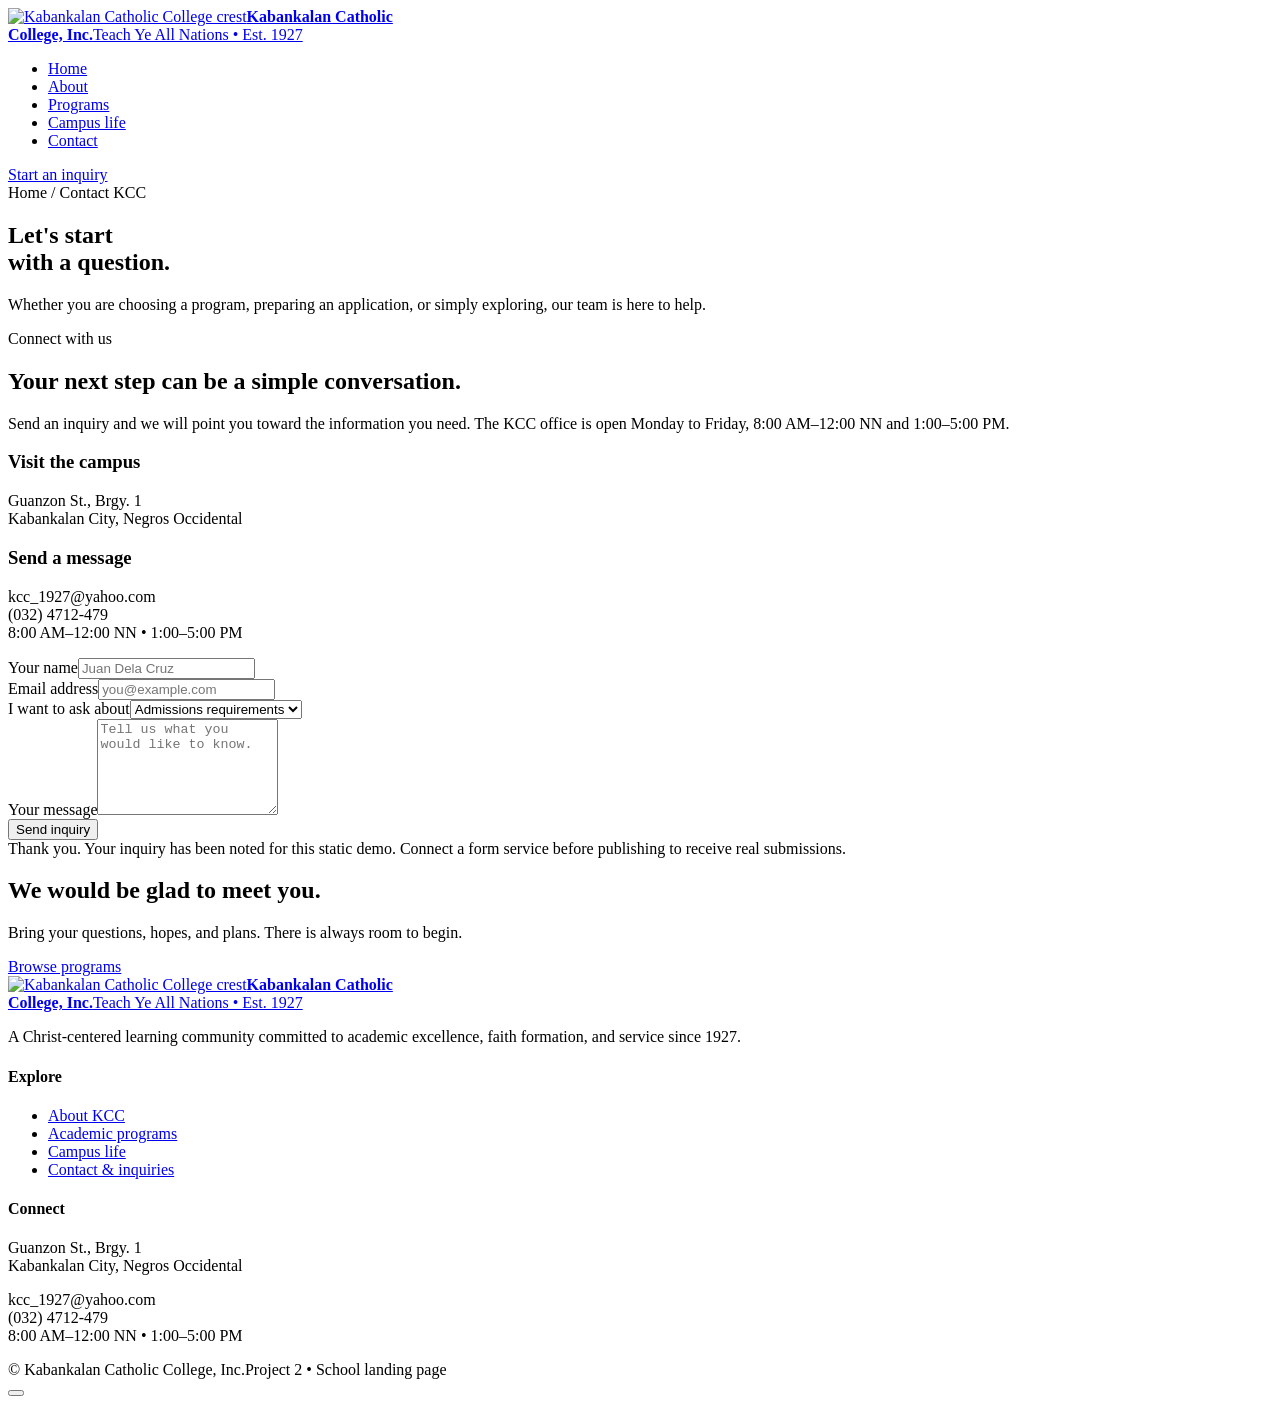
==== contact.html @ c1f735a1 "Upload KCC homepage, about, courses, contact" ====
<!DOCTYPE html>
<html lang="en">
<head><meta charset="utf-8"><meta name="viewport" content="width=device-width, initial-scale=1"><meta name="description" content="Contact Kabankalan Catholic College for admissions questions, program information, and inquiries."><title>Contact KCC | Kabankalan Catholic College</title><link rel="icon" href="assets/img/favicon.png"><link rel="stylesheet" href="assets/vendor/bootstrap/css/bootstrap.min.css"><link rel="stylesheet" href="assets/vendor/bootstrap-icons/bootstrap-icons.css"><link rel="stylesheet" href="assets/css/main.css"></head>
<body>
<header class="header"><div class="container container-xl d-flex align-items-center"><a class="brand" href="index.html"><img class="brand-mark" src="assets/img/kcc/kcc-logo.png" alt="Kabankalan Catholic College crest"><span class="brand-copy"><strong>Kabankalan Catholic<br>College, Inc.</strong><span>Teach Ye All Nations • Est. 1927</span></span></a><nav id="navmenu" class="navmenu ms-auto" aria-label="Primary navigation"><ul><li><a href="index.html">Home</a></li><li><a href="about.html">About</a></li><li><a href="courses.html">Programs</a></li><li><a href="events.html">Campus life</a></li><li><a class="active" href="contact.html">Contact</a></li></ul></nav><a class="btn-primary" href="#inquiry">Start an inquiry <i class="bi bi-arrow-up-right"></i></a><i class="mobile-nav-toggle bi bi-list ms-2" role="button" tabindex="0" aria-label="Open menu" aria-expanded="false"></i></div></header>
<main>
<section class="page-hero"><div class="container container-xl"><div class="breadcrumbs">Home / Contact KCC</div><h1>Let's start<br>with a question.</h1><p>Whether you are choosing a program, preparing an application, or simply exploring, our team is here to help.</p></div></section>
<section class="section" id="inquiry"><div class="container container-xl"><div class="row gy-5"><div class="col-lg-5"><div class="eyebrow-line">Connect with us</div><h2 class="section-title mt-3">Your next step can be a simple conversation.</h2><p class="section-intro">Send an inquiry and we will point you toward the information you need. The KCC office is open Monday to Friday, 8:00 AM–12:00 NN and 1:00–5:00 PM.</p><div class="row g-3 mt-3"><div class="col-sm-6 col-lg-12"><article class="contact-card"><i class="bi bi-geo-alt"></i><h3 class="mt-3">Visit the campus</h3><p class="mb-0">Guanzon St., Brgy. 1<br>Kabankalan City, Negros Occidental</p></article></div><div class="col-sm-6 col-lg-12"><article class="contact-card"><i class="bi bi-envelope"></i><h3 class="mt-3">Send a message</h3><p class="mb-0">kcc_1927@yahoo.com<br>(032) 4712-479<br>8:00 AM–12:00 NN • 1:00–5:00 PM</p></article></div></div></div><div class="col-lg-7"><form class="email-form p-4 p-md-5 border" novalidate><div class="row g-3"><div class="col-md-6"><label class="form-label" for="name">Your name</label><input class="form-control" id="name" name="name" type="text" placeholder="Juan Dela Cruz" required></div><div class="col-md-6"><label class="form-label" for="email">Email address</label><input class="form-control" id="email" name="email" type="email" placeholder="you@example.com" required></div><div class="col-12"><label class="form-label" for="topic">I want to ask about</label><select class="form-control" id="topic" name="topic"><option>Admissions requirements</option><option>Academic programs</option><option>Campus life</option><option>Other inquiry</option></select></div><div class="col-12"><label class="form-label" for="message">Your message</label><textarea class="form-control" id="message" name="message" rows="6" placeholder="Tell us what you would like to know."></textarea></div><div class="col-12"><button class="btn-primary" type="submit">Send inquiry <i class="bi bi-arrow-up-right"></i></button><div class="sent-message">Thank you. Your inquiry has been noted for this static demo. Connect a form service before publishing to receive real submissions.</div></div></div></form></div></div></div></section>
<section class="admissions-band"><div class="container container-xl"><div class="row align-items-center gy-4"><div class="col-lg-8"><h2>We would be glad to meet you.</h2><p>Bring your questions, hopes, and plans. There is always room to begin.</p></div><div class="col-lg-4 text-lg-end"><a class="btn-outline" href="courses.html">Browse programs <i class="bi bi-arrow-right"></i></a></div></div></div></section>
</main>
<footer class="footer"><div class="container container-xl"><div class="row gy-5"><div class="col-lg-5"><a class="brand" href="index.html"><img class="brand-mark" src="assets/img/kcc/kcc-logo.png" alt="Kabankalan Catholic College crest"><span class="brand-copy"><strong>Kabankalan Catholic<br>College, Inc.</strong><span>Teach Ye All Nations • Est. 1927</span></span></a><p class="mt-4 mb-0">A Christ-centered learning community committed to academic excellence, faith formation, and service since 1927.</p></div><div class="col-6 col-lg-3"><h4>Explore</h4><ul><li><a href="about.html">About KCC</a></li><li><a href="courses.html">Academic programs</a></li><li><a href="events.html">Campus life</a></li><li><a href="contact.html">Contact & inquiries</a></li></ul></div><div class="col-6 col-lg-4"><h4>Connect</h4><p class="mb-2">Guanzon St., Brgy. 1<br>Kabankalan City, Negros Occidental</p><p class="mb-3">kcc_1927@yahoo.com<br>(032) 4712-479<br>8:00 AM–12:00 NN • 1:00–5:00 PM</p><div class="social-links"><a href="#" aria-label="Facebook"><i class="bi bi-facebook"></i></a><a href="#" aria-label="Instagram"><i class="bi bi-instagram"></i></a><a href="#" aria-label="Email"><i class="bi bi-envelope"></i></a></div></div></div><div class="footer-bottom d-flex flex-wrap justify-content-between gap-2"><span>© <span data-year></span> Kabankalan Catholic College, Inc.</span><span>Project 2 • School landing page</span></div></div></footer><button class="scroll-top" type="button" aria-label="Back to top"><i class="bi bi-arrow-up"></i></button><script src="assets/js/main.js"></script>
</body></html>
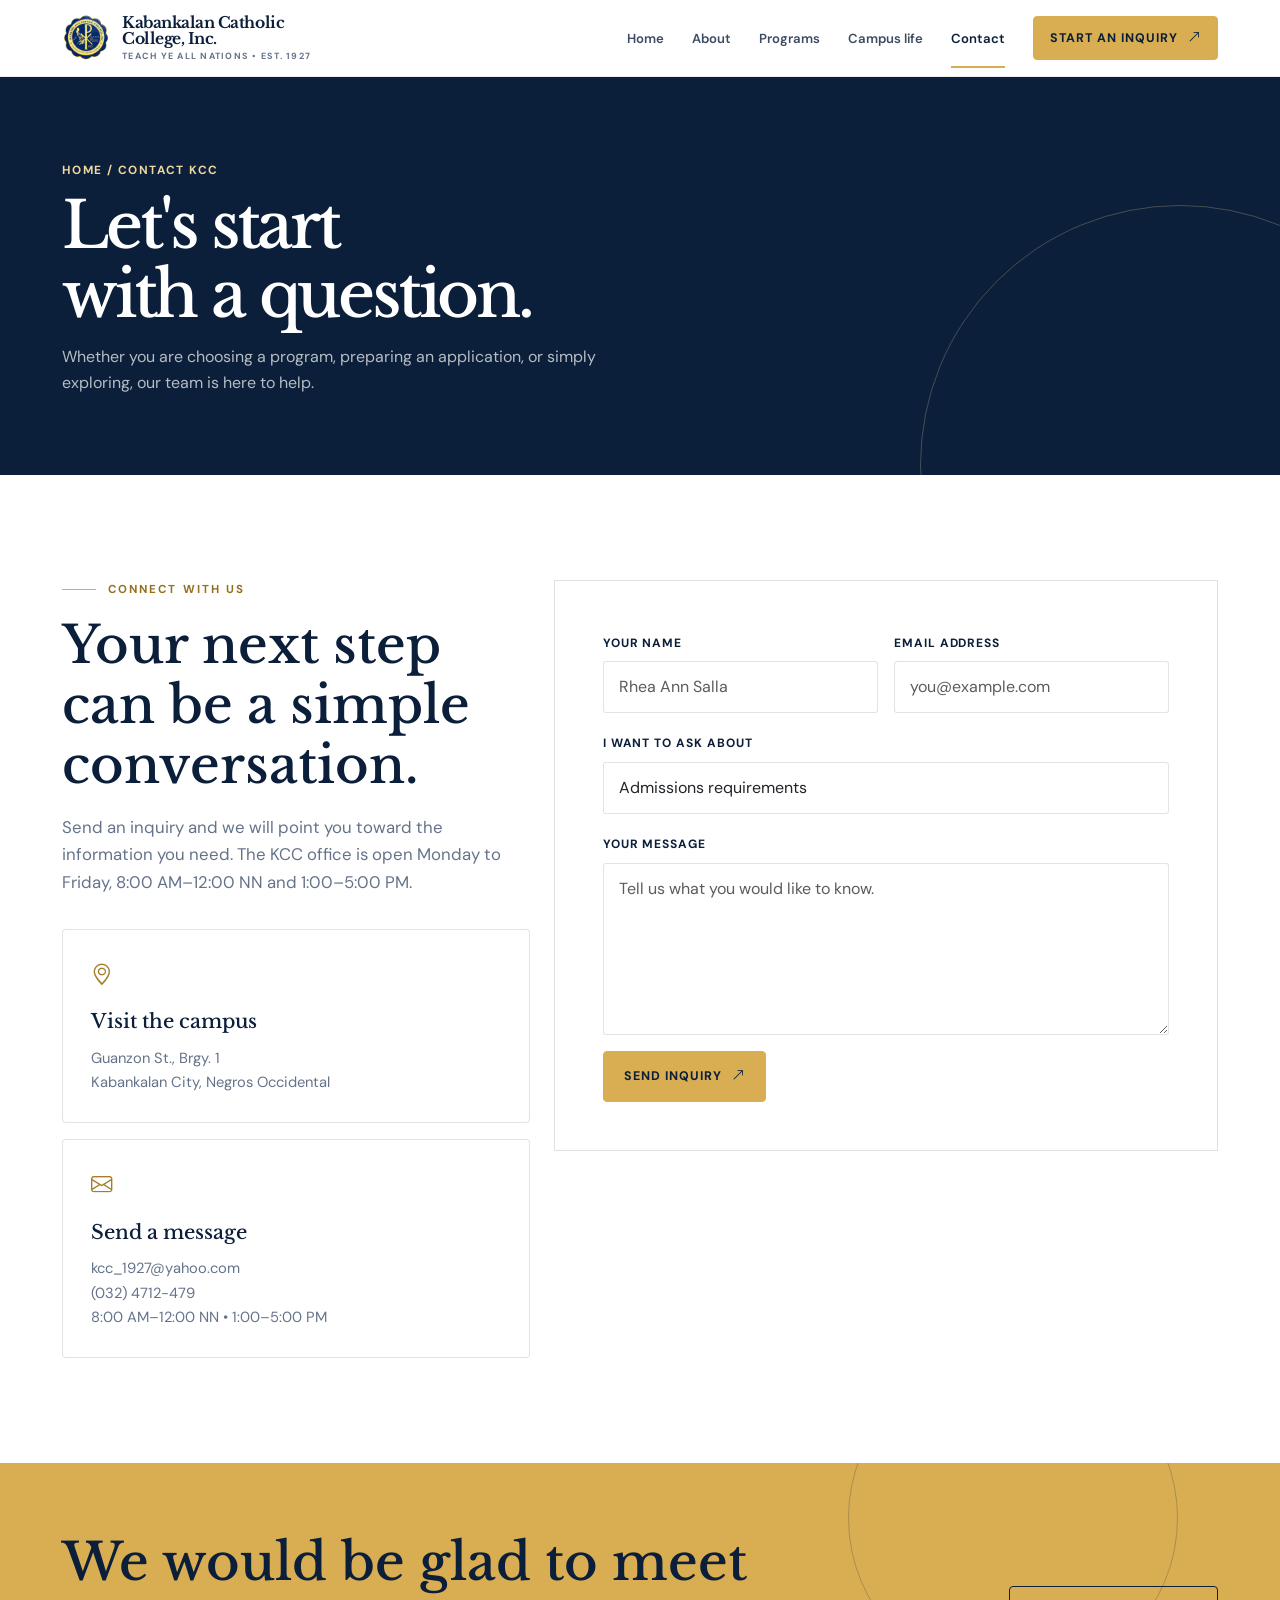
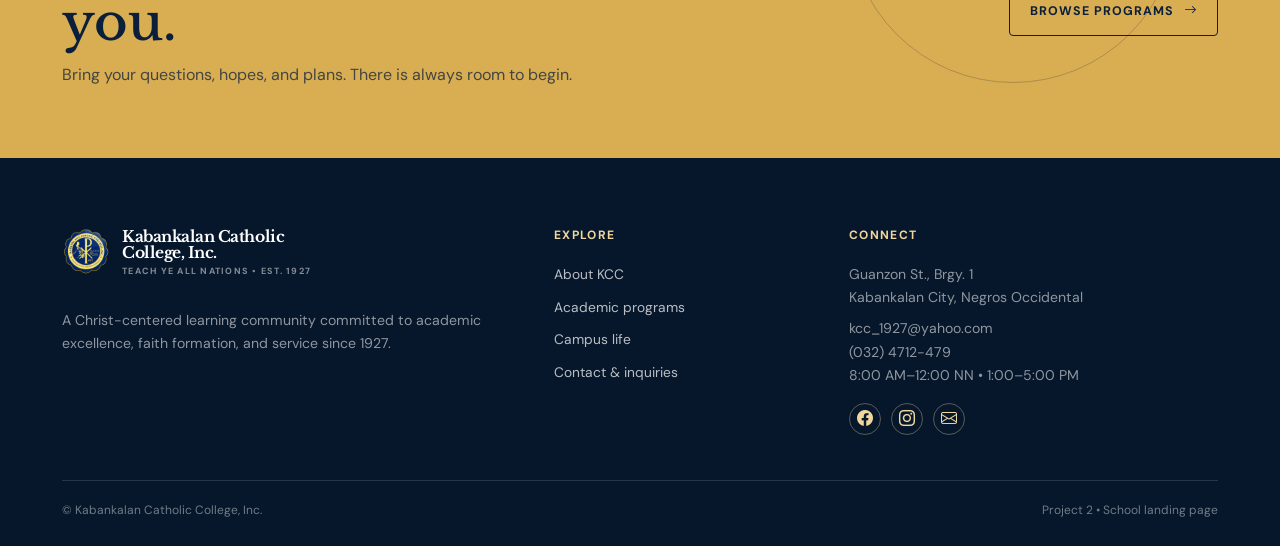
==== commit be619eac: "Update contact.html" ====
--- a/contact.html
+++ b/contact.html
@@ -5,7 +5,7 @@
 <header class="header"><div class="container container-xl d-flex align-items-center"><a class="brand" href="index.html"><img class="brand-mark" src="assets/img/kcc/kcc-logo.png" alt="Kabankalan Catholic College crest"><span class="brand-copy"><strong>Kabankalan Catholic<br>College, Inc.</strong><span>Teach Ye All Nations • Est. 1927</span></span></a><nav id="navmenu" class="navmenu ms-auto" aria-label="Primary navigation"><ul><li><a href="index.html">Home</a></li><li><a href="about.html">About</a></li><li><a href="courses.html">Programs</a></li><li><a href="events.html">Campus life</a></li><li><a class="active" href="contact.html">Contact</a></li></ul></nav><a class="btn-primary" href="#inquiry">Start an inquiry <i class="bi bi-arrow-up-right"></i></a><i class="mobile-nav-toggle bi bi-list ms-2" role="button" tabindex="0" aria-label="Open menu" aria-expanded="false"></i></div></header>
 <main>
 <section class="page-hero"><div class="container container-xl"><div class="breadcrumbs">Home / Contact KCC</div><h1>Let's start<br>with a question.</h1><p>Whether you are choosing a program, preparing an application, or simply exploring, our team is here to help.</p></div></section>
-<section class="section" id="inquiry"><div class="container container-xl"><div class="row gy-5"><div class="col-lg-5"><div class="eyebrow-line">Connect with us</div><h2 class="section-title mt-3">Your next step can be a simple conversation.</h2><p class="section-intro">Send an inquiry and we will point you toward the information you need. The KCC office is open Monday to Friday, 8:00 AM–12:00 NN and 1:00–5:00 PM.</p><div class="row g-3 mt-3"><div class="col-sm-6 col-lg-12"><article class="contact-card"><i class="bi bi-geo-alt"></i><h3 class="mt-3">Visit the campus</h3><p class="mb-0">Guanzon St., Brgy. 1<br>Kabankalan City, Negros Occidental</p></article></div><div class="col-sm-6 col-lg-12"><article class="contact-card"><i class="bi bi-envelope"></i><h3 class="mt-3">Send a message</h3><p class="mb-0">kcc_1927@yahoo.com<br>(032) 4712-479<br>8:00 AM–12:00 NN • 1:00–5:00 PM</p></article></div></div></div><div class="col-lg-7"><form class="email-form p-4 p-md-5 border" novalidate><div class="row g-3"><div class="col-md-6"><label class="form-label" for="name">Your name</label><input class="form-control" id="name" name="name" type="text" placeholder="Juan Dela Cruz" required></div><div class="col-md-6"><label class="form-label" for="email">Email address</label><input class="form-control" id="email" name="email" type="email" placeholder="you@example.com" required></div><div class="col-12"><label class="form-label" for="topic">I want to ask about</label><select class="form-control" id="topic" name="topic"><option>Admissions requirements</option><option>Academic programs</option><option>Campus life</option><option>Other inquiry</option></select></div><div class="col-12"><label class="form-label" for="message">Your message</label><textarea class="form-control" id="message" name="message" rows="6" placeholder="Tell us what you would like to know."></textarea></div><div class="col-12"><button class="btn-primary" type="submit">Send inquiry <i class="bi bi-arrow-up-right"></i></button><div class="sent-message">Thank you. Your inquiry has been noted for this static demo. Connect a form service before publishing to receive real submissions.</div></div></div></form></div></div></div></section>
+<section class="section" id="inquiry"><div class="container container-xl"><div class="row gy-5"><div class="col-lg-5"><div class="eyebrow-line">Connect with us</div><h2 class="section-title mt-3">Your next step can be a simple conversation.</h2><p class="section-intro">Send an inquiry and we will point you toward the information you need. The KCC office is open Monday to Friday, 8:00 AM–12:00 NN and 1:00–5:00 PM.</p><div class="row g-3 mt-3"><div class="col-sm-6 col-lg-12"><article class="contact-card"><i class="bi bi-geo-alt"></i><h3 class="mt-3">Visit the campus</h3><p class="mb-0">Guanzon St., Brgy. 1<br>Kabankalan City, Negros Occidental</p></article></div><div class="col-sm-6 col-lg-12"><article class="contact-card"><i class="bi bi-envelope"></i><h3 class="mt-3">Send a message</h3><p class="mb-0">kcc_1927@yahoo.com<br>(032) 4712-479<br>8:00 AM–12:00 NN • 1:00–5:00 PM</p></article></div></div></div><div class="col-lg-7"><form class="email-form p-4 p-md-5 border" novalidate><div class="row g-3"><div class="col-md-6"><label class="form-label" for="name">Your name</label><input class="form-control" id="name" name="name" type="text" placeholder="Rhea Ann Salla" required></div><div class="col-md-6"><label class="form-label" for="email">Email address</label><input class="form-control" id="email" name="email" type="email" placeholder="you@example.com" required></div><div class="col-12"><label class="form-label" for="topic">I want to ask about</label><select class="form-control" id="topic" name="topic"><option>Admissions requirements</option><option>Academic programs</option><option>Campus life</option><option>Other inquiry</option></select></div><div class="col-12"><label class="form-label" for="message">Your message</label><textarea class="form-control" id="message" name="message" rows="6" placeholder="Tell us what you would like to know."></textarea></div><div class="col-12"><button class="btn-primary" type="submit">Send inquiry <i class="bi bi-arrow-up-right"></i></button><div class="sent-message">Thank you. Your inquiry has been noted for this static demo. Connect a form service before publishing to receive real submissions.</div></div></div></form></div></div></div></section>
 <section class="admissions-band"><div class="container container-xl"><div class="row align-items-center gy-4"><div class="col-lg-8"><h2>We would be glad to meet you.</h2><p>Bring your questions, hopes, and plans. There is always room to begin.</p></div><div class="col-lg-4 text-lg-end"><a class="btn-outline" href="courses.html">Browse programs <i class="bi bi-arrow-right"></i></a></div></div></div></section>
 </main>
 <footer class="footer"><div class="container container-xl"><div class="row gy-5"><div class="col-lg-5"><a class="brand" href="index.html"><img class="brand-mark" src="assets/img/kcc/kcc-logo.png" alt="Kabankalan Catholic College crest"><span class="brand-copy"><strong>Kabankalan Catholic<br>College, Inc.</strong><span>Teach Ye All Nations • Est. 1927</span></span></a><p class="mt-4 mb-0">A Christ-centered learning community committed to academic excellence, faith formation, and service since 1927.</p></div><div class="col-6 col-lg-3"><h4>Explore</h4><ul><li><a href="about.html">About KCC</a></li><li><a href="courses.html">Academic programs</a></li><li><a href="events.html">Campus life</a></li><li><a href="contact.html">Contact & inquiries</a></li></ul></div><div class="col-6 col-lg-4"><h4>Connect</h4><p class="mb-2">Guanzon St., Brgy. 1<br>Kabankalan City, Negros Occidental</p><p class="mb-3">kcc_1927@yahoo.com<br>(032) 4712-479<br>8:00 AM–12:00 NN • 1:00–5:00 PM</p><div class="social-links"><a href="#" aria-label="Facebook"><i class="bi bi-facebook"></i></a><a href="#" aria-label="Instagram"><i class="bi bi-instagram"></i></a><a href="#" aria-label="Email"><i class="bi bi-envelope"></i></a></div></div></div><div class="footer-bottom d-flex flex-wrap justify-content-between gap-2"><span>© <span data-year></span> Kabankalan Catholic College, Inc.</span><span>Project 2 • School landing page</span></div></div></footer><button class="scroll-top" type="button" aria-label="Back to top"><i class="bi bi-arrow-up"></i></button><script src="assets/js/main.js"></script>
--- a/assets/css/main.css
+++ b/assets/css/main.css
@@ -0,0 +1,153 @@
+@import url('https://fonts.googleapis.com/css2?family=DM+Sans:wght@400;500;600;700&family=Libre+Baskerville:wght@400;700&display=swap');
+
+:root {
+  --navy: #0b1f3a;
+  --navy-deep: #07172b;
+  --ink: #162235;
+  --muted: #65738a;
+  --cream: #f8f5ed;
+  --cream-deep: #efe8d9;
+  --gold: #d9ad52;
+  --gold-light: #f0d79d;
+  --white: #ffffff;
+  --line: rgba(11, 31, 58, .12);
+  --heading-font: 'Libre Baskerville', Georgia, serif;
+  --body-font: 'DM Sans', Arial, sans-serif;
+  --shadow: 0 22px 60px rgba(11, 31, 58, .12);
+  scroll-behavior: smooth;
+}
+
+* { box-sizing: border-box; }
+body { margin: 0; color: var(--ink); background: var(--white); font-family: var(--body-font); line-height: 1.65; }
+a { color: inherit; text-decoration: none; transition: color .25s ease, background-color .25s ease, transform .25s ease, border-color .25s ease; }
+a:hover { color: var(--gold); }
+img { max-width: 100%; display: block; }
+.container-xl { max-width: 1180px; }
+.section { padding: 105px 0; }
+.section-kicker { color: #95701e; font-size: .73rem; font-weight: 700; letter-spacing: .18em; text-transform: uppercase; margin-bottom: 16px; }
+.section-title { color: var(--navy); font-family: var(--heading-font); font-size: clamp(2rem, 4vw, 3.35rem); line-height: 1.18; margin: 0 0 18px; }
+.section-intro { max-width: 650px; color: var(--muted); font-size: 1.05rem; }
+.btn-primary, .btn-outline, .btn-light { display: inline-flex; align-items: center; gap: 10px; border-radius: 4px; font-size: .78rem; font-weight: 700; letter-spacing: .08em; text-transform: uppercase; padding: 14px 20px; }
+.btn-primary { color: var(--navy); background: var(--gold); border: 1px solid var(--gold); }
+.btn-primary:hover { color: var(--navy); background: var(--gold-light); transform: translateY(-2px); }
+.btn-outline { color: var(--navy); border: 1px solid rgba(11,31,58,.25); }
+.btn-outline:hover { color: var(--navy); border-color: var(--gold); background: #fffaf0; }
+.btn-light { color: var(--navy); background: var(--white); border: 1px solid var(--white); }
+.btn-light:hover { color: var(--navy); background: var(--gold-light); }
+
+.header { position: sticky; top: 0; z-index: 1000; background: rgba(255,255,255,.96); border-bottom: 1px solid rgba(11,31,58,.08); backdrop-filter: blur(14px); padding: 14px 0; }
+.brand { display: inline-flex; align-items: center; gap: 12px; min-width: 230px; }
+.brand-mark { width: 48px; height: 48px; object-fit: contain; }
+.crest { width: 44px; height: 44px; display: grid; place-items: center; color: var(--gold); border: 1px solid var(--gold); border-radius: 50%; background: var(--navy); font-family: var(--heading-font); font-weight: 700; font-size: .8rem; letter-spacing: -.04em; box-shadow: inset 0 0 0 3px var(--navy); outline: 1px solid rgba(217,173,82,.45); }
+.brand-copy { display: flex; flex-direction: column; line-height: 1.05; }
+.brand-copy strong { color: var(--navy); font-family: var(--heading-font); font-size: .97rem; letter-spacing: -.03em; }
+.brand-copy span { color: var(--muted); font-size: .56rem; font-weight: 700; letter-spacing: .14em; margin-top: 5px; text-transform: uppercase; }
+.navmenu ul { display: flex; align-items: center; gap: 28px; list-style: none; margin: 0; padding: 0; }
+.navmenu a { color: #3c4b61; font-size: .82rem; font-weight: 600; }
+.navmenu a:hover, .navmenu a.active { color: var(--navy); }
+.navmenu a.active { position: relative; }
+.navmenu a.active::after { background: var(--gold); bottom: -21px; content: ''; height: 2px; left: 0; position: absolute; width: 100%; }
+.header .btn-primary { margin-left: 28px; padding: 11px 16px; }
+.mobile-nav-toggle { cursor: pointer; color: var(--navy); font-size: 1.65rem; }
+@media (max-width: 1199px) { .navmenu ul { gap: 18px; } .brand { min-width: 205px; } }
+@media (max-width: 991px) {
+  .header .btn-primary { margin-left: auto; margin-right: 14px; }
+  .navmenu ul { display: none; }
+  .navmenu.mobile-open ul { display: flex; position: absolute; top: 76px; left: 12px; right: 12px; flex-direction: column; align-items: stretch; gap: 0; padding: 12px; border: 1px solid var(--line); border-radius: 8px; background: var(--white); box-shadow: var(--shadow); }
+  .navmenu.mobile-open a { display: block; padding: 12px 14px; }
+  .navmenu a.active::after { display: none; }
+}
+@media (max-width: 575px) { .brand { min-width: 0; } .brand-copy strong { font-size: .82rem; } .brand-copy span { font-size: .46rem; } .header .btn-primary { display: none; } }
+@media (min-width: 992px) { .mobile-nav-toggle { display: none; } }
+
+.hero { position: relative; min-height: 690px; display: flex; align-items: center; overflow: hidden; background: var(--navy-deep); }
+.hero::before { position: absolute; inset: 0; content: ''; background: linear-gradient(90deg, rgba(7,23,43,.98) 0%, rgba(7,23,43,.9) 39%, rgba(7,23,43,.17) 74%, rgba(7,23,43,.35) 100%); z-index: 1; }
+.hero::after { position: absolute; bottom: -140px; left: 43%; width: 480px; height: 480px; border: 1px solid rgba(240,215,157,.23); border-radius: 50%; content: ''; z-index: 2; }
+.hero-image { position: absolute; inset: 0; width: 100%; height: 100%; object-fit: cover; object-position: center right; opacity: .9; }
+.hero-content { position: relative; z-index: 3; color: var(--white); padding: 130px 0; }
+.hero-content .section-kicker { color: var(--gold-light); }
+.hero h1 { max-width: 680px; color: var(--white); font-family: var(--heading-font); font-size: clamp(2.7rem, 6vw, 5.8rem); letter-spacing: -.06em; line-height: 1.03; margin: 0 0 24px; }
+.hero h1 em { color: var(--gold-light); font-style: normal; }
+.hero p { max-width: 560px; color: rgba(255,255,255,.78); font-size: 1.05rem; margin-bottom: 30px; }
+.hero-actions { display: flex; align-items: center; gap: 12px; flex-wrap: wrap; }
+.hero-note { display: flex; align-items: center; gap: 9px; color: rgba(255,255,255,.58); font-size: .77rem; margin-top: 44px; }
+.hero-note i { color: var(--gold); }
+@media (max-width: 700px) { .hero { min-height: 680px; } .hero::before { background: linear-gradient(180deg, rgba(7,23,43,.86), rgba(7,23,43,.97)); } .hero-image { opacity: .5; } .hero-content { padding: 110px 0 90px; } }
+
+.eyebrow-line { display: flex; align-items: center; gap: 12px; color: #95701e; font-size: .72rem; font-weight: 700; letter-spacing: .18em; text-transform: uppercase; }
+.eyebrow-line::before { width: 34px; height: 1px; background: var(--gold); content: ''; }
+.soft-section { background: var(--cream); }
+.about-image { min-height: 460px; height: 100%; overflow: hidden; border-radius: 4px; position: relative; }
+.about-image img { width: 100%; height: 100%; min-height: 460px; object-fit: cover; }
+.about-image::after { content: ''; position: absolute; inset: 18px; border: 1px solid rgba(240,215,157,.8); pointer-events: none; }
+.about-copy { padding: 22px 0 22px 28px; }
+.about-copy p { color: var(--muted); }
+.feature-list { list-style: none; margin: 26px 0 30px; padding: 0; }
+.feature-list li { display: flex; gap: 12px; align-items: flex-start; margin-bottom: 16px; color: #405067; }
+.feature-list i { flex: 0 0 auto; color: #a67d28; font-size: 1.1rem; margin-top: 4px; }
+.stat-strip { padding: 28px 0; background: var(--navy); color: var(--white); }
+.stat-item { padding: 8px 28px; border-right: 1px solid rgba(255,255,255,.15); }
+.stat-item:last-child { border-right: 0; }
+.stat-number { color: var(--gold-light); font-family: var(--heading-font); font-size: 2.25rem; line-height: 1; }
+.stat-label { color: rgba(255,255,255,.66); font-size: .76rem; letter-spacing: .1em; text-transform: uppercase; margin-top: 7px; }
+@media (max-width: 767px) { .about-copy { padding: 30px 0 0; } .stat-item { border-right: 0; border-bottom: 1px solid rgba(255,255,255,.15); padding: 18px 0; } .stat-item:last-child { border-bottom: 0; } }
+
+.program-card, .event-card, .pillar-card, .contact-card { height: 100%; border: 1px solid var(--line); border-radius: 4px; background: var(--white); transition: transform .25s ease, box-shadow .25s ease, border-color .25s ease; }
+.program-card:hover, .event-card:hover, .pillar-card:hover, .contact-card:hover { transform: translateY(-5px); border-color: rgba(217,173,82,.7); box-shadow: var(--shadow); }
+.program-card { padding: 30px; }
+.card-icon { width: 50px; height: 50px; display: grid; place-items: center; border-radius: 50%; color: var(--navy); background: #f5ead0; font-size: 1.3rem; margin-bottom: 24px; }
+.program-card h3, .pillar-card h3, .event-card h3, .contact-card h3 { color: var(--navy); font-family: var(--heading-font); font-size: 1.22rem; line-height: 1.25; margin: 0 0 12px; }
+.program-card p, .pillar-card p, .event-card p, .contact-card p { color: var(--muted); font-size: .92rem; }
+.card-link { display: inline-flex; align-items: center; gap: 8px; color: #937021; font-size: .74rem; font-weight: 700; letter-spacing: .08em; text-transform: uppercase; }
+.card-link:hover { color: var(--navy); gap: 12px; }
+.pillar-card { padding: 26px; background: rgba(255,255,255,.62); }
+.pillar-number { color: var(--gold); font-family: var(--heading-font); font-size: 1rem; margin-bottom: 18px; }
+.event-card { overflow: hidden; }
+.event-card .event-image { height: 190px; width: 100%; object-fit: cover; }
+.event-card .event-body { padding: 24px; }
+.event-date { color: #95701e; font-size: .72rem; font-weight: 700; letter-spacing: .13em; text-transform: uppercase; }
+
+.page-hero { position: relative; overflow: hidden; color: var(--white); background: var(--navy); padding: 84px 0 78px; }
+.page-hero::after { position: absolute; right: -160px; bottom: -250px; width: 520px; height: 520px; border: 1px solid rgba(240,215,157,.25); border-radius: 50%; content: ''; }
+.page-hero h1 { color: var(--white); font-family: var(--heading-font); font-size: clamp(2.4rem, 5vw, 4.7rem); line-height: 1.08; letter-spacing: -.05em; margin: 10px 0 15px; }
+.page-hero p { max-width: 600px; color: rgba(255,255,255,.7); margin: 0; }
+.breadcrumbs { color: var(--gold-light); font-size: .74rem; font-weight: 700; letter-spacing: .12em; text-transform: uppercase; }
+
+.admissions-band { position: relative; overflow: hidden; background: var(--gold); padding: 70px 0; }
+.admissions-band::after { position: absolute; right: 8%; top: -110px; width: 330px; height: 330px; border: 1px solid rgba(11,31,58,.22); border-radius: 50%; content: ''; }
+.admissions-band h2 { position: relative; z-index: 1; color: var(--navy); font-family: var(--heading-font); font-size: clamp(2rem, 4vw, 3.3rem); line-height: 1.16; margin-bottom: 10px; }
+.admissions-band p { position: relative; z-index: 1; max-width: 610px; color: rgba(11,31,58,.73); margin-bottom: 0; }
+.admissions-band .btn-outline { position: relative; z-index: 1; border-color: var(--navy); }
+.contact-card { padding: 28px; }
+.contact-card i { color: #a67d28; font-size: 1.35rem; }
+.form-control { border: 1px solid var(--line); border-radius: 3px; padding: 13px 15px; font-family: var(--body-font); }
+.form-control:focus { border-color: var(--gold); box-shadow: 0 0 0 3px rgba(217,173,82,.16); }
+.form-label { color: var(--navy); font-size: .75rem; font-weight: 700; letter-spacing: .08em; text-transform: uppercase; }
+.sent-message { display: none; color: #315f42; background: #e8f5ec; padding: 12px 15px; margin-top: 16px; font-size: .86rem; }
+.sent-message.show { display: block; }
+
+.footer { color: rgba(255,255,255,.72); background: var(--navy-deep); padding: 70px 0 25px; }
+.footer .brand-copy strong { color: var(--white); }
+.footer .brand-copy span { color: rgba(255,255,255,.5); }
+.footer p { color: rgba(255,255,255,.55); font-size: .88rem; }
+.footer h4 { color: var(--gold-light); font-size: .75rem; font-weight: 700; letter-spacing: .12em; margin-bottom: 20px; text-transform: uppercase; }
+.footer ul { list-style: none; padding: 0; margin: 0; }
+.footer li { margin-bottom: 10px; font-size: .86rem; }
+.footer li a:hover { color: var(--gold-light); }
+.footer-bottom { border-top: 1px solid rgba(255,255,255,.13); color: rgba(255,255,255,.43); font-size: .75rem; margin-top: 45px; padding-top: 20px; }
+.social-links { display: flex; gap: 10px; }
+.social-links a { display: grid; place-items: center; width: 32px; height: 32px; color: var(--gold-light); border: 1px solid rgba(240,215,157,.35); border-radius: 50%; }
+.social-links a:hover { color: var(--navy); background: var(--gold-light); }
+.scroll-top { position: fixed; right: 22px; bottom: 22px; z-index: 998; width: 40px; height: 40px; display: grid; place-items: center; color: var(--navy); background: var(--gold); border: 0; border-radius: 50%; opacity: 0; pointer-events: none; transform: translateY(8px); transition: .25s; }
+.scroll-top.active { opacity: 1; pointer-events: auto; transform: translateY(0); }
+
+.check-list { list-style: none; padding: 0; margin: 0; }
+.check-list li { display: flex; gap: 11px; color: var(--muted); margin-bottom: 13px; }
+.check-list i { color: #a67d28; margin-top: 4px; }
+.quote-box { border-left: 3px solid var(--gold); background: var(--cream); padding: 24px 28px; color: var(--navy); font-family: var(--heading-font); font-size: 1.2rem; }
+.faculty-card { display: flex; gap: 16px; align-items: center; padding: 20px; border: 1px solid var(--line); background: var(--white); }
+.faculty-card img { width: 65px; height: 65px; object-fit: cover; border-radius: 50%; }
+.faculty-card strong { display: block; color: var(--navy); }
+.faculty-card span { color: var(--muted); font-size: .82rem; }
+
+@media (prefers-reduced-motion: reduce) { *, *::before, *::after { scroll-behavior: auto !important; transition-duration: .01ms !important; animation-duration: .01ms !important; } }
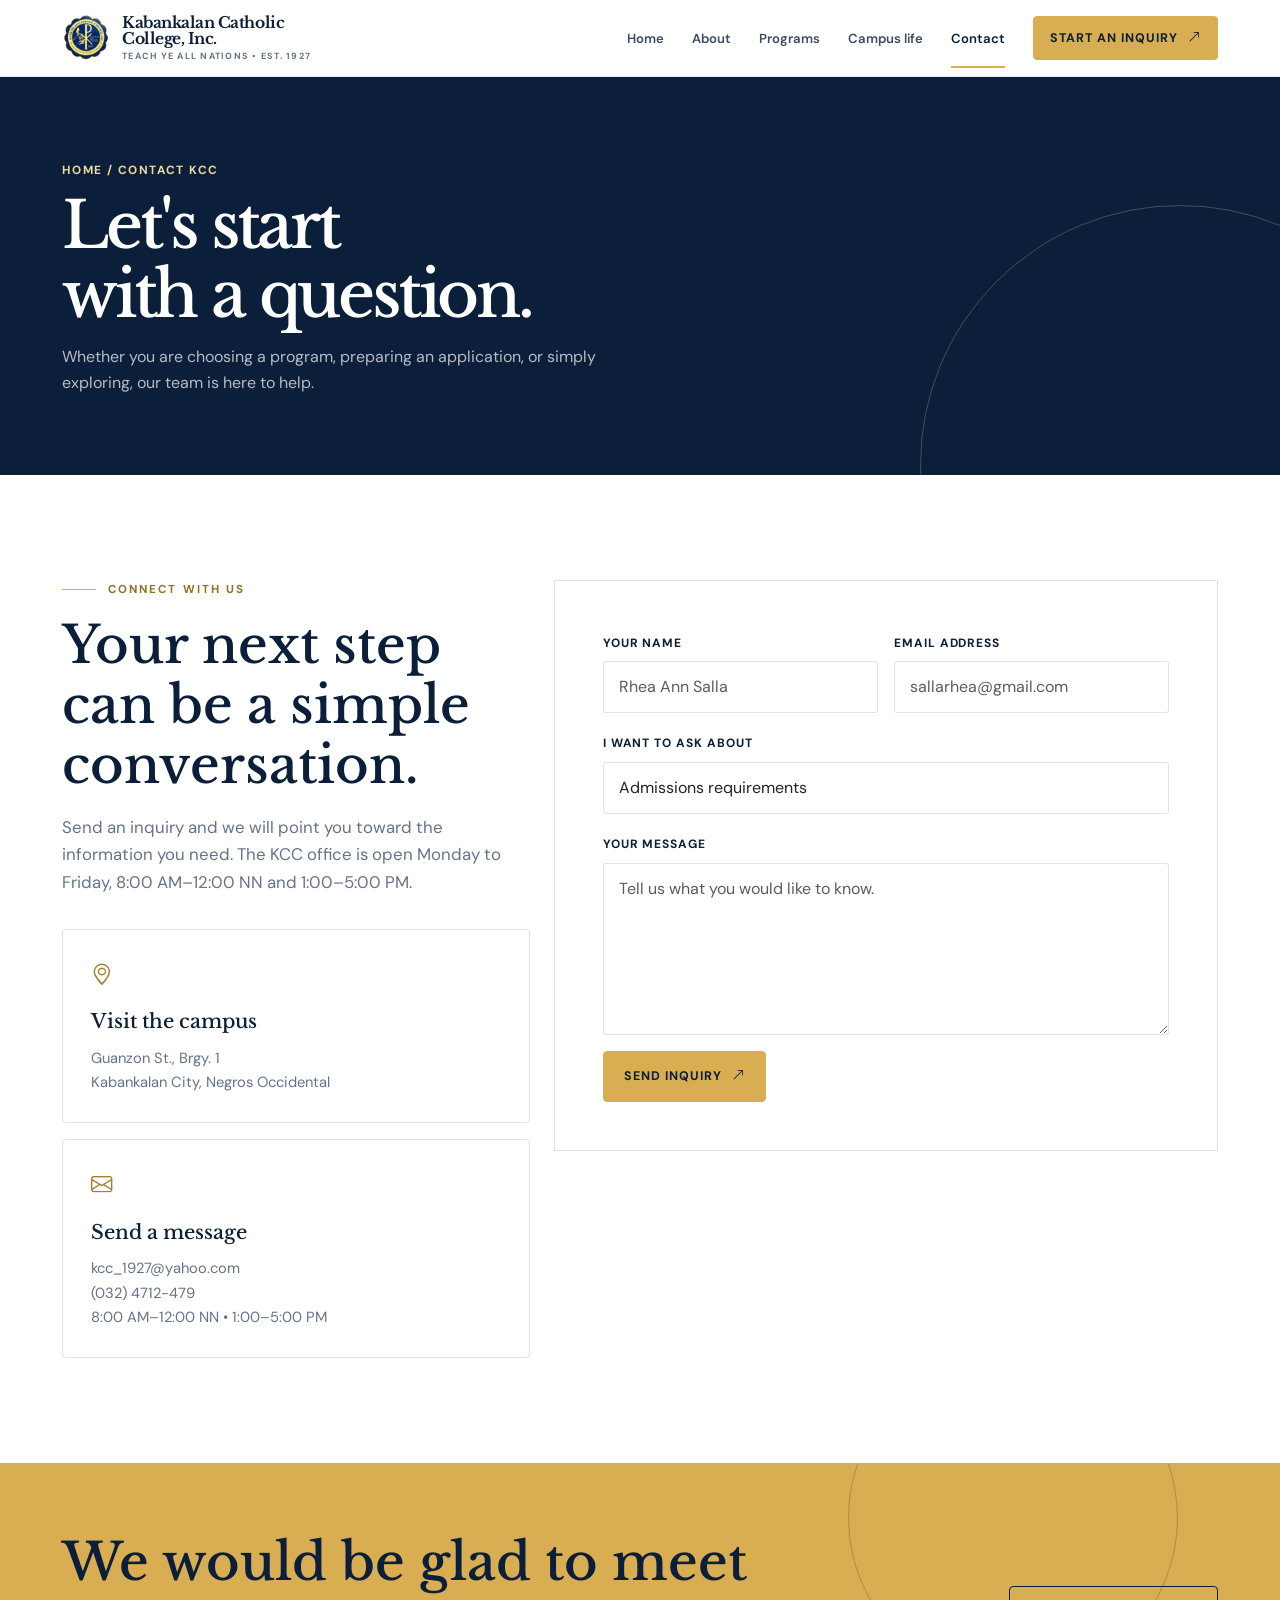
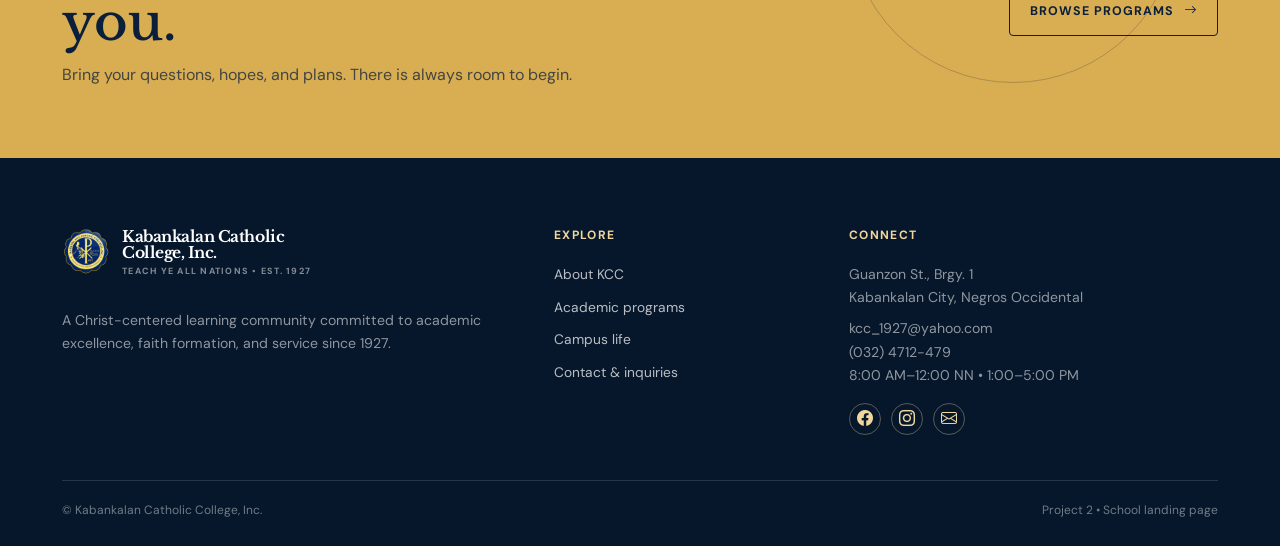
==== commit ccb1b5d7: "Update contact.html" ====
--- a/contact.html
+++ b/contact.html
@@ -5,7 +5,7 @@
 <header class="header"><div class="container container-xl d-flex align-items-center"><a class="brand" href="index.html"><img class="brand-mark" src="assets/img/kcc/kcc-logo.png" alt="Kabankalan Catholic College crest"><span class="brand-copy"><strong>Kabankalan Catholic<br>College, Inc.</strong><span>Teach Ye All Nations • Est. 1927</span></span></a><nav id="navmenu" class="navmenu ms-auto" aria-label="Primary navigation"><ul><li><a href="index.html">Home</a></li><li><a href="about.html">About</a></li><li><a href="courses.html">Programs</a></li><li><a href="events.html">Campus life</a></li><li><a class="active" href="contact.html">Contact</a></li></ul></nav><a class="btn-primary" href="#inquiry">Start an inquiry <i class="bi bi-arrow-up-right"></i></a><i class="mobile-nav-toggle bi bi-list ms-2" role="button" tabindex="0" aria-label="Open menu" aria-expanded="false"></i></div></header>
 <main>
 <section class="page-hero"><div class="container container-xl"><div class="breadcrumbs">Home / Contact KCC</div><h1>Let's start<br>with a question.</h1><p>Whether you are choosing a program, preparing an application, or simply exploring, our team is here to help.</p></div></section>
-<section class="section" id="inquiry"><div class="container container-xl"><div class="row gy-5"><div class="col-lg-5"><div class="eyebrow-line">Connect with us</div><h2 class="section-title mt-3">Your next step can be a simple conversation.</h2><p class="section-intro">Send an inquiry and we will point you toward the information you need. The KCC office is open Monday to Friday, 8:00 AM–12:00 NN and 1:00–5:00 PM.</p><div class="row g-3 mt-3"><div class="col-sm-6 col-lg-12"><article class="contact-card"><i class="bi bi-geo-alt"></i><h3 class="mt-3">Visit the campus</h3><p class="mb-0">Guanzon St., Brgy. 1<br>Kabankalan City, Negros Occidental</p></article></div><div class="col-sm-6 col-lg-12"><article class="contact-card"><i class="bi bi-envelope"></i><h3 class="mt-3">Send a message</h3><p class="mb-0">kcc_1927@yahoo.com<br>(032) 4712-479<br>8:00 AM–12:00 NN • 1:00–5:00 PM</p></article></div></div></div><div class="col-lg-7"><form class="email-form p-4 p-md-5 border" novalidate><div class="row g-3"><div class="col-md-6"><label class="form-label" for="name">Your name</label><input class="form-control" id="name" name="name" type="text" placeholder="Rhea Ann Salla" required></div><div class="col-md-6"><label class="form-label" for="email">Email address</label><input class="form-control" id="email" name="email" type="email" placeholder="you@example.com" required></div><div class="col-12"><label class="form-label" for="topic">I want to ask about</label><select class="form-control" id="topic" name="topic"><option>Admissions requirements</option><option>Academic programs</option><option>Campus life</option><option>Other inquiry</option></select></div><div class="col-12"><label class="form-label" for="message">Your message</label><textarea class="form-control" id="message" name="message" rows="6" placeholder="Tell us what you would like to know."></textarea></div><div class="col-12"><button class="btn-primary" type="submit">Send inquiry <i class="bi bi-arrow-up-right"></i></button><div class="sent-message">Thank you. Your inquiry has been noted for this static demo. Connect a form service before publishing to receive real submissions.</div></div></div></form></div></div></div></section>
+<section class="section" id="inquiry"><div class="container container-xl"><div class="row gy-5"><div class="col-lg-5"><div class="eyebrow-line">Connect with us</div><h2 class="section-title mt-3">Your next step can be a simple conversation.</h2><p class="section-intro">Send an inquiry and we will point you toward the information you need. The KCC office is open Monday to Friday, 8:00 AM–12:00 NN and 1:00–5:00 PM.</p><div class="row g-3 mt-3"><div class="col-sm-6 col-lg-12"><article class="contact-card"><i class="bi bi-geo-alt"></i><h3 class="mt-3">Visit the campus</h3><p class="mb-0">Guanzon St., Brgy. 1<br>Kabankalan City, Negros Occidental</p></article></div><div class="col-sm-6 col-lg-12"><article class="contact-card"><i class="bi bi-envelope"></i><h3 class="mt-3">Send a message</h3><p class="mb-0">kcc_1927@yahoo.com<br>(032) 4712-479<br>8:00 AM–12:00 NN • 1:00–5:00 PM</p></article></div></div></div><div class="col-lg-7"><form class="email-form p-4 p-md-5 border" novalidate><div class="row g-3"><div class="col-md-6"><label class="form-label" for="name">Your name</label><input class="form-control" id="name" name="name" type="text" placeholder="Rhea Ann Salla" required></div><div class="col-md-6"><label class="form-label" for="email">Email address</label><input class="form-control" id="email" name="email" type="email" placeholder="sallarhea@gmail.com" required></div><div class="col-12"><label class="form-label" for="topic">I want to ask about</label><select class="form-control" id="topic" name="topic"><option>Admissions requirements</option><option>Academic programs</option><option>Campus life</option><option>Other inquiry</option></select></div><div class="col-12"><label class="form-label" for="message">Your message</label><textarea class="form-control" id="message" name="message" rows="6" placeholder="Tell us what you would like to know."></textarea></div><div class="col-12"><button class="btn-primary" type="submit">Send inquiry <i class="bi bi-arrow-up-right"></i></button><div class="sent-message">Thank you. Your inquiry has been noted for this static demo. Connect a form service before publishing to receive real submissions.</div></div></div></form></div></div></div></section>
 <section class="admissions-band"><div class="container container-xl"><div class="row align-items-center gy-4"><div class="col-lg-8"><h2>We would be glad to meet you.</h2><p>Bring your questions, hopes, and plans. There is always room to begin.</p></div><div class="col-lg-4 text-lg-end"><a class="btn-outline" href="courses.html">Browse programs <i class="bi bi-arrow-right"></i></a></div></div></div></section>
 </main>
 <footer class="footer"><div class="container container-xl"><div class="row gy-5"><div class="col-lg-5"><a class="brand" href="index.html"><img class="brand-mark" src="assets/img/kcc/kcc-logo.png" alt="Kabankalan Catholic College crest"><span class="brand-copy"><strong>Kabankalan Catholic<br>College, Inc.</strong><span>Teach Ye All Nations • Est. 1927</span></span></a><p class="mt-4 mb-0">A Christ-centered learning community committed to academic excellence, faith formation, and service since 1927.</p></div><div class="col-6 col-lg-3"><h4>Explore</h4><ul><li><a href="about.html">About KCC</a></li><li><a href="courses.html">Academic programs</a></li><li><a href="events.html">Campus life</a></li><li><a href="contact.html">Contact & inquiries</a></li></ul></div><div class="col-6 col-lg-4"><h4>Connect</h4><p class="mb-2">Guanzon St., Brgy. 1<br>Kabankalan City, Negros Occidental</p><p class="mb-3">kcc_1927@yahoo.com<br>(032) 4712-479<br>8:00 AM–12:00 NN • 1:00–5:00 PM</p><div class="social-links"><a href="#" aria-label="Facebook"><i class="bi bi-facebook"></i></a><a href="#" aria-label="Instagram"><i class="bi bi-instagram"></i></a><a href="#" aria-label="Email"><i class="bi bi-envelope"></i></a></div></div></div><div class="footer-bottom d-flex flex-wrap justify-content-between gap-2"><span>© <span data-year></span> Kabankalan Catholic College, Inc.</span><span>Project 2 • School landing page</span></div></div></footer><button class="scroll-top" type="button" aria-label="Back to top"><i class="bi bi-arrow-up"></i></button><script src="assets/js/main.js"></script>
